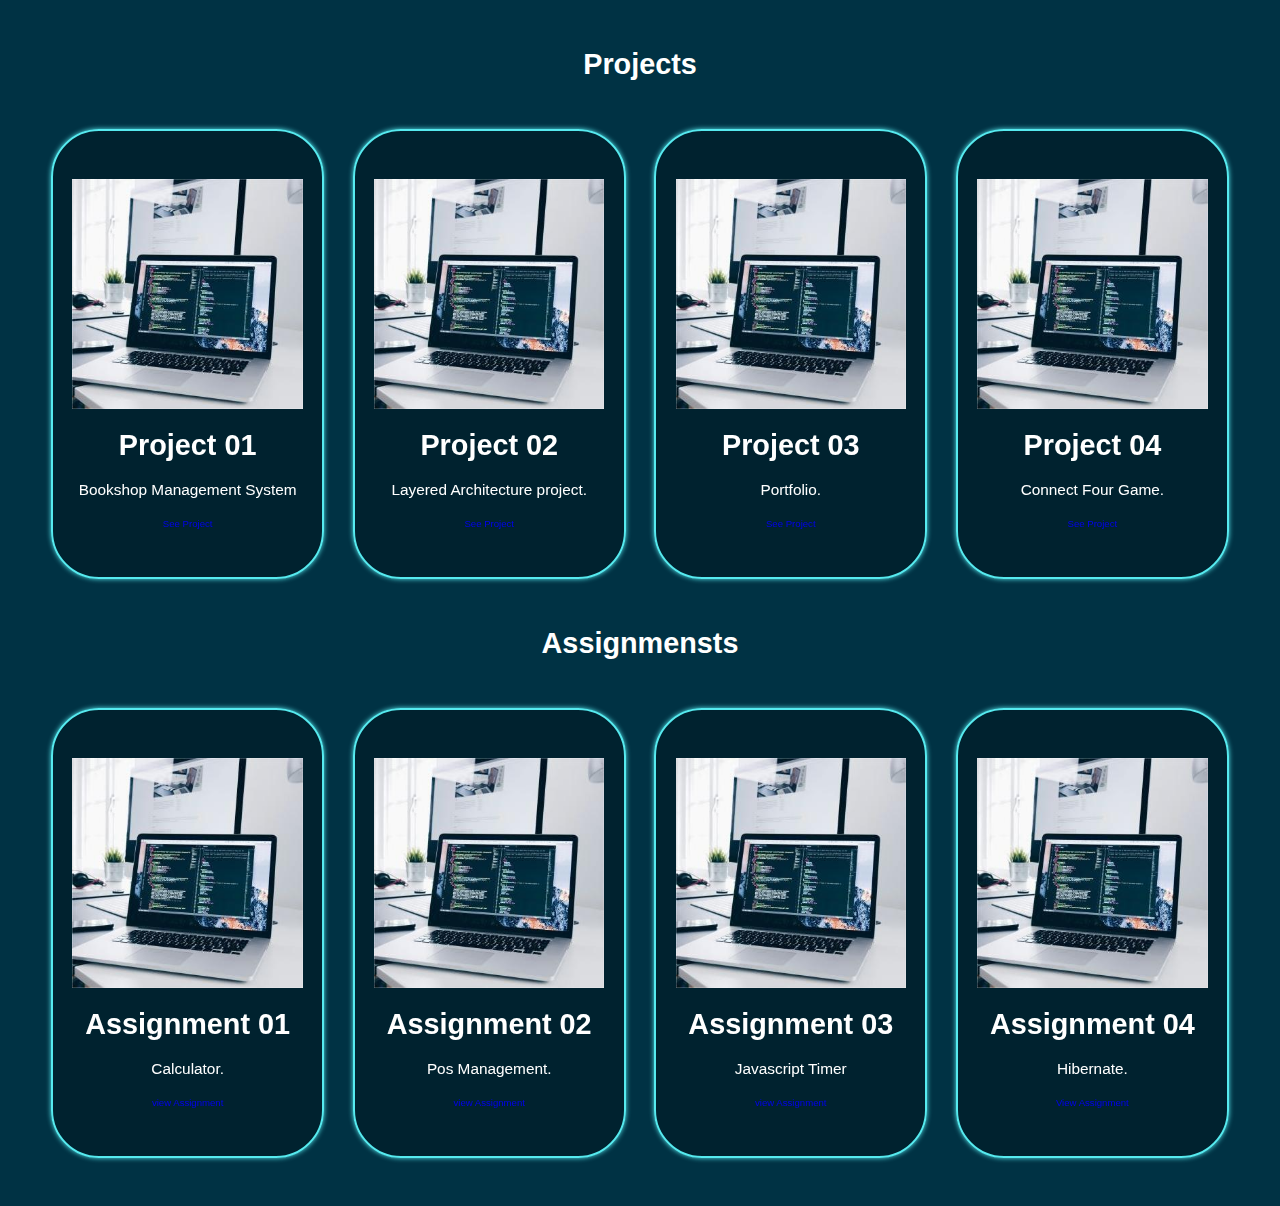
==== Assignment.html @ 09d2ef58 "Assignment index" ====
<!doctype html>
<html lang="en">
<head>
    <meta charset="UTF-8">
    <meta name="viewport" content="width=device-width, initial-scale=1.0">
    <meta http-equiv="X-UA-Compatible" content="ie=edge">
    <link rel="stylesheet" href="./css/assignment.css">
<!--    <link rel="icon" type="image/x-icon" href="Assets/logos/portLogo.png">-->


    <title>Assigment</title>
</head>
<body>
<section class="Tasks" id="Tasks">
    <h3 class="heading">Projects</h3>


    <div CLASS="project-box">
        <div class="project-card">
            <img src="assets/images/img-03.jpg" alt="">

            <h3>Project 01</h3>
            <p>Bookshop Management System</p>
            <a href="https://github.com/Kaif-Zakey/Bookshop-Management-System.git" class="btn" target="_blank">See Project</a>
        </div>

        <div class="project-card">
            <img src="assets/images/img-03.jpg" alt="">

            <h3>Project 02</h3>
            <p>Layered Architecture project.</p>
            <a href="https://github.com/Kaif-Zakey/Layered_Bookshop_Ms.git" class="btn" target="_blank">See Project</a>
        </div>

        <div class="project-card">
            <img src="assets/images/img-03.jpg" alt="">

            <h3>Project 03</h3>
            <p>Portfolio.</p>
            <a href="https://github.com/Kaif-Zakey/Portfolio.git" class="btn" target="_blank">See Project</a>
        </div>

        <div class="project-card">
            <img src="assets/images/img-03.jpg" alt="">

            <h3>Project 04</h3>
            <p>Connect Four Game.</p>
            <a href="https://github.com/Kaif-Zakey/Connect-four-Game.git" class="btn" target="_blank">See Project</a>
        </div>

    </div>


    <h3 class="heading">Assignmensts</h3>


    <div CLASS="project-box">
        <div class="project-card">
            <img src="assets/images/img-03.jpg" alt="">

            <h3>Assignment 01</h3>
            <p>Calculator.</p>
            <a href="https://github.com/Kaif-Zakey/Assignment-10-Calculator.git" class="btn" target="_blank">view Assignment</a>
        </div>

        <div class="project-card">
            <img src="assets/images/img-03.jpg" alt="">

            <h3>Assignment 02</h3>
            <p>Pos Management.</p>
            <a href="https://github.com/Kaif-Zakey/Assignment-11-Pos.git" class="btn" target="_blank">view Assignment</a>

        </div>

        <div class="project-card">
            <img src="assets/images/img-03.jpg" alt="">

            <h3>Assignment 03</h3>
            <p>Javascript Timer</p>
            <a href="https://github.com/Kaif-Zakey/Assignment-08.git" class="btn" target="_blank">view Assignment</a>

        </div>

        <div class="project-card">
            <img src="assets/images/img-03.jpg" alt="">

            <h3>Assignment 04</h3>
            <p>Hibernate.</p>
            <a href="https://github.com/Kaif-Zakey/Hibernate-Assignment.git" class="btn" target="_blank">View Assignment</a>

        </div>

    </div>

</section>
</body>
</html>
---- css/assignment.css ----
*{
    margin: 0;
    padding: 0;
    box-sizing: border-box;
    text-decoration: none;
    border: none;
    outline: none;
    scroll-behavior: smooth;
    font-family: "Poppins",sans-serif;
}

:root{
    --bg-color: #003244;
    --second-bg-color: #003244;
    --text-color:white;
    --main-color: rgb(86, 234, 239); /*#0dd2af*/

}
.heading{
    font-size: 3rem;
    text-align: center;
    margin: 5rem 0;
}

html{
    font-size: 60%;
    overflow-x: hidden;
}
body{
    background: var(--bg-color);
    color: var(--text-color);
}
.project-box{
    display: flex;
    justify-items: center;
    align-content: center;
    justify-content: center;
    margin: 5rem 0;
    gap: 3rem;
    flex-wrap: wrap;
}
.project-card{
    max-height: 600px;
    max-width: 450px;
    background-color: rgba(0,0,0,0.3);
    backdrop-filter: blur(30px);
    border: 2px solid var(--main-color);
    border-radius: 5rem;
    display: flex;
    flex-wrap: wrap;
    flex-direction: column;
    align-items: center;
    justify-content: center;
    text-align: center;
    gap: 2rem;
    padding: 5rem 2rem;
    overflow: hidden;
    cursor: pointer;
    box-shadow: 0 0 5px var(--main-color);
    transition: 0.4s ease;

}
.project-card:hover{
    box-shadow: 0 0 25px var(--main-color),
    0 0 50px var(--main-color);
    transform: scale(1.02);
}
.project-card img{
    max-width: 18vw;
    object-fit: cover;
}
.project-card h3{
    font-size: 3rem;
}
.project-card p{
    font-size: 1.6rem;
}
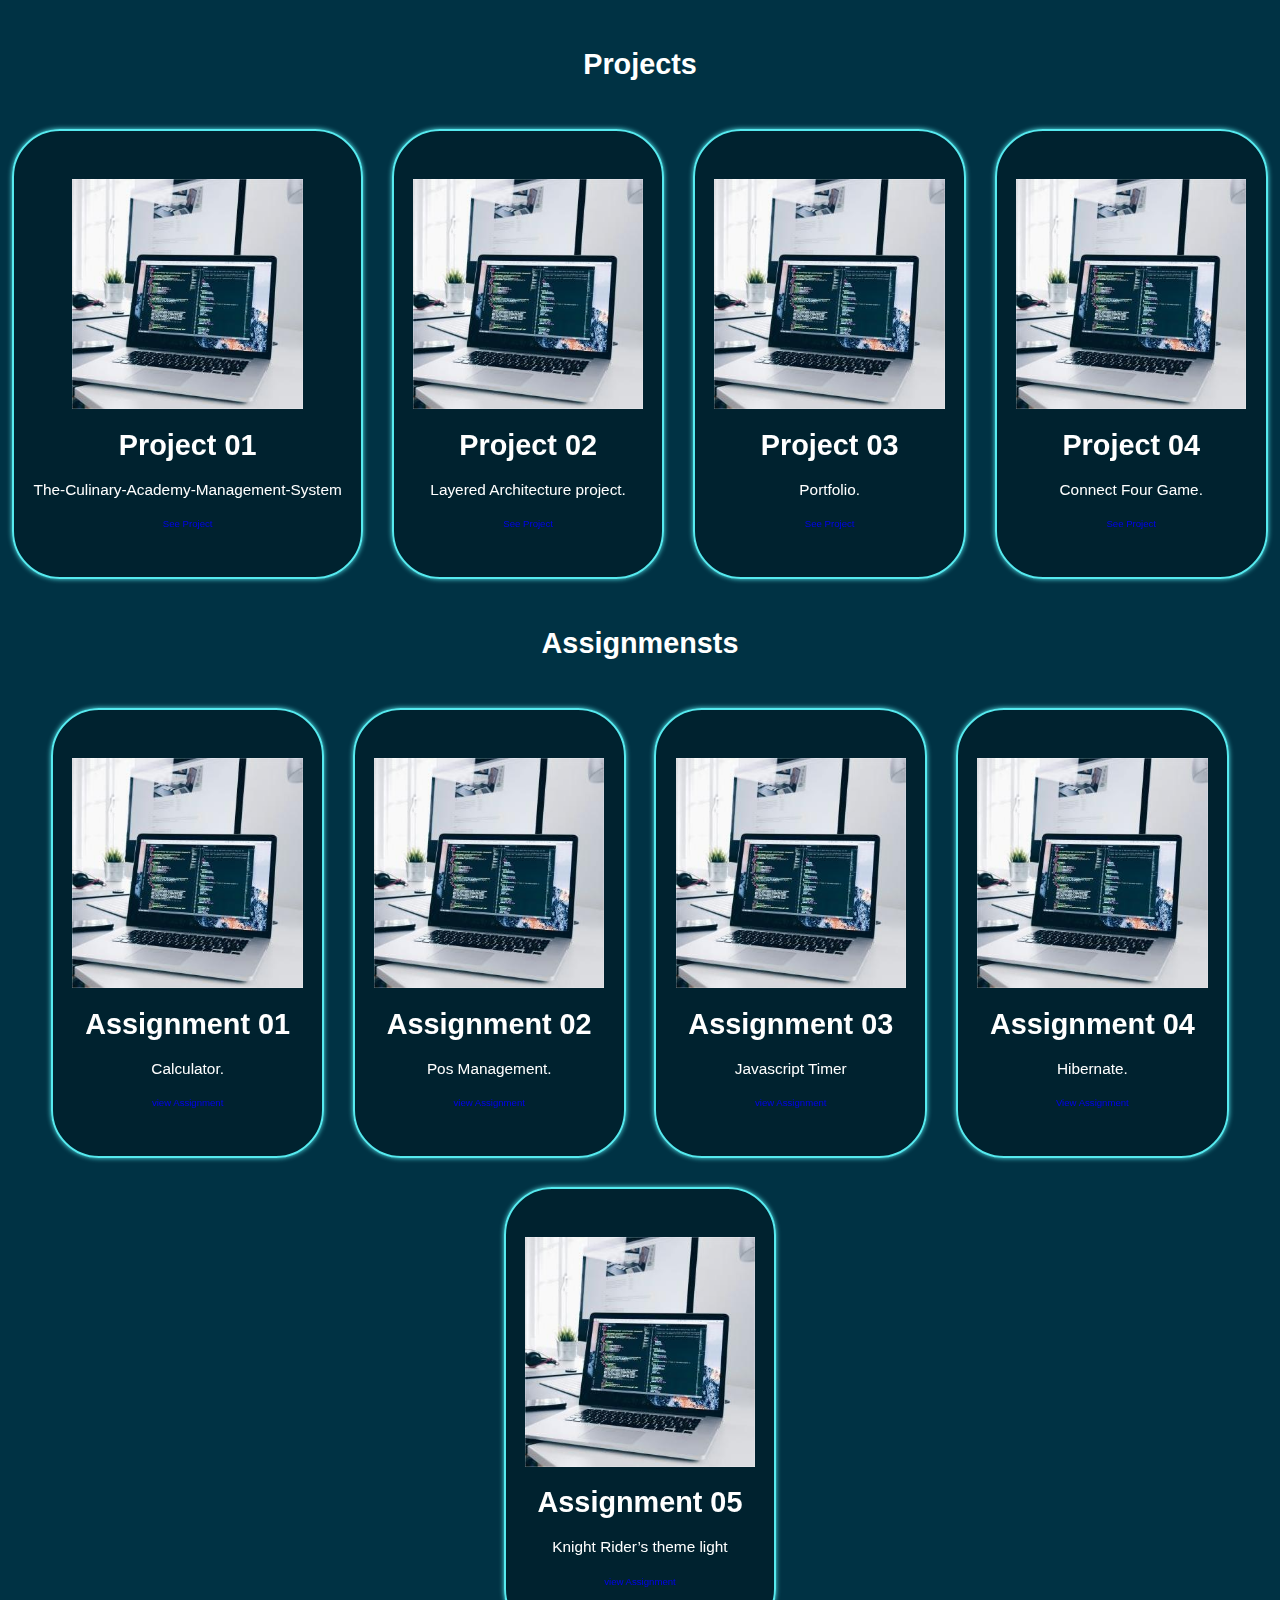
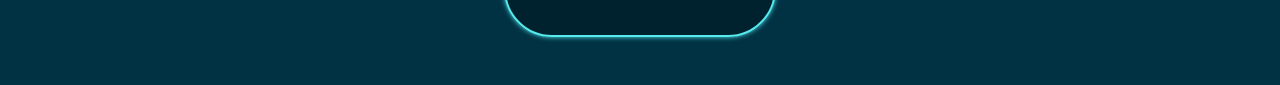
==== commit 52543f54: "Update assignment index" ====
--- a/Assignment.html
+++ b/Assignment.html
@@ -20,8 +20,8 @@
             <img src="assets/images/img-03.jpg" alt="">
 
             <h3>Project 01</h3>
-            <p>Bookshop Management System</p>
-            <a href="https://github.com/Kaif-Zakey/Bookshop-Management-System.git" class="btn" target="_blank">See Project</a>
+            <p>The-Culinary-Academy-Management-System</p>
+            <a href="https://github.com/Thanu-2002/The-Culinary-Academy-Management-System.git" class="btn" target="_blank">See Project</a>
         </div>
 
         <div class="project-card">
@@ -29,7 +29,7 @@
 
             <h3>Project 02</h3>
             <p>Layered Architecture project.</p>
-            <a href="https://github.com/Kaif-Zakey/Layered_Bookshop_Ms.git" class="btn" target="_blank">See Project</a>
+            <a href="https://github.com/Thanu-2002/Layered-Architecture.git" class="btn" target="_blank">See Project</a>
         </div>
 
         <div class="project-card">
@@ -37,7 +37,7 @@
 
             <h3>Project 03</h3>
             <p>Portfolio.</p>
-            <a href="https://github.com/Kaif-Zakey/Portfolio.git" class="btn" target="_blank">See Project</a>
+            <a href="https://github.com/Thanu-2002/My-Portfolio.git" class="btn" target="_blank">See Project</a>
         </div>
 
         <div class="project-card">
@@ -45,7 +45,7 @@
 
             <h3>Project 04</h3>
             <p>Connect Four Game.</p>
-            <a href="https://github.com/Kaif-Zakey/Connect-four-Game.git" class="btn" target="_blank">See Project</a>
+            <a href="#" class="btn" target="_blank">See Project</a>
         </div>
 
     </div>
@@ -60,7 +60,7 @@
 
             <h3>Assignment 01</h3>
             <p>Calculator.</p>
-            <a href="https://github.com/Kaif-Zakey/Assignment-10-Calculator.git" class="btn" target="_blank">view Assignment</a>
+            <a href="https://github.com/Thanu-2002/Assignment-10.git" class="btn" target="_blank">view Assignment</a>
         </div>
 
         <div class="project-card">
@@ -68,7 +68,7 @@
 
             <h3>Assignment 02</h3>
             <p>Pos Management.</p>
-            <a href="https://github.com/Kaif-Zakey/Assignment-11-Pos.git" class="btn" target="_blank">view Assignment</a>
+            <a href="https://github.com/Thanu-2002/Pos-System.git" target="_blank">view Assignment</a>
 
         </div>
 
@@ -77,7 +77,7 @@
 
             <h3>Assignment 03</h3>
             <p>Javascript Timer</p>
-            <a href="https://github.com/Kaif-Zakey/Assignment-08.git" class="btn" target="_blank">view Assignment</a>
+            <a href="https://github.com/Thanu-2002/Assignment-08.git" class="btn" target="_blank">view Assignment</a>
 
         </div>
 
@@ -86,7 +86,16 @@
 
             <h3>Assignment 04</h3>
             <p>Hibernate.</p>
-            <a href="https://github.com/Kaif-Zakey/Hibernate-Assignment.git" class="btn" target="_blank">View Assignment</a>
+            <a href="https://github.com/Thanu-2002/Hibernate_Assignment_01/tree/main/Hibernate-Assignment" class="btn" target="_blank">View Assignment</a>
+
+        </div>
+
+        <div class="project-card">
+            <img src="assets/images/img-03.jpg" alt="">
+
+            <h3> Assignment 05</h3>
+            <p>Knight Rider’s theme light</p>
+            <a href="https://github.com/Thanu-2002/Assignment-09.git" target="_blank">view Assignment</a>
 
         </div>
 
